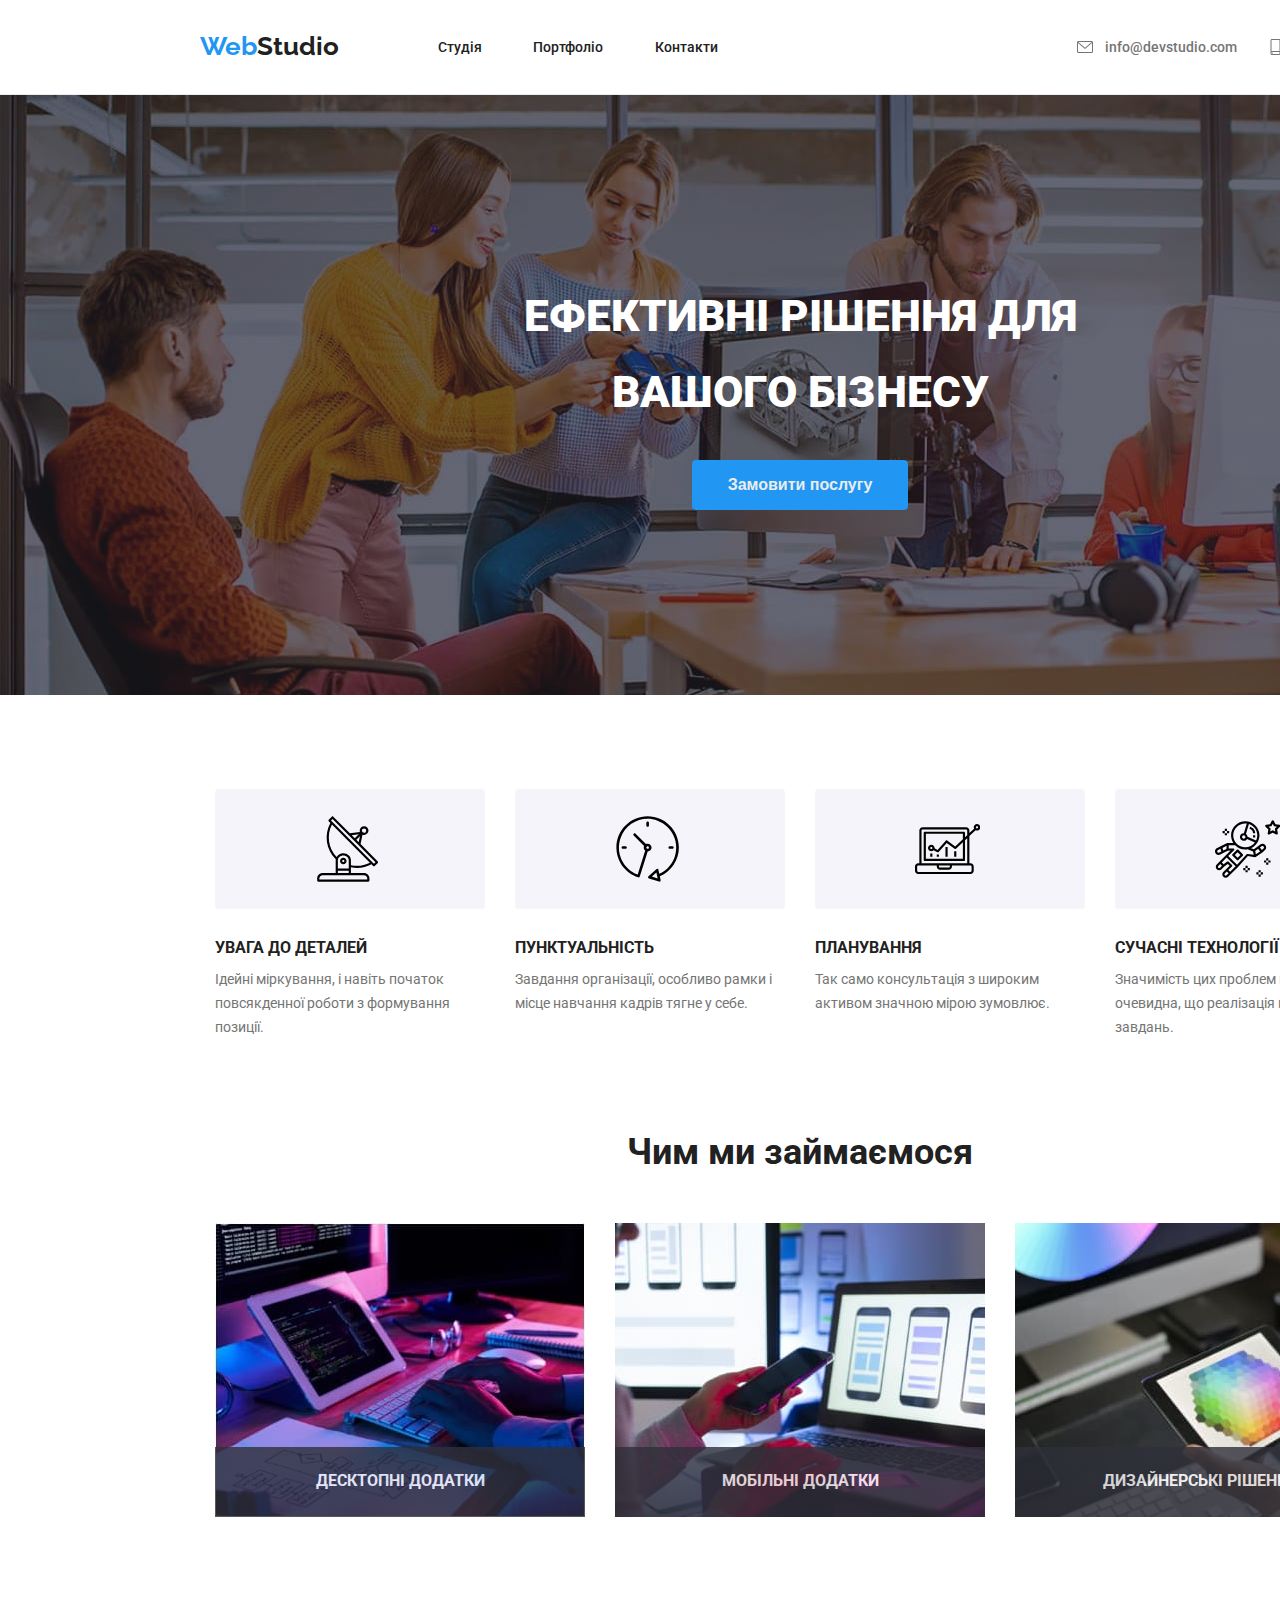
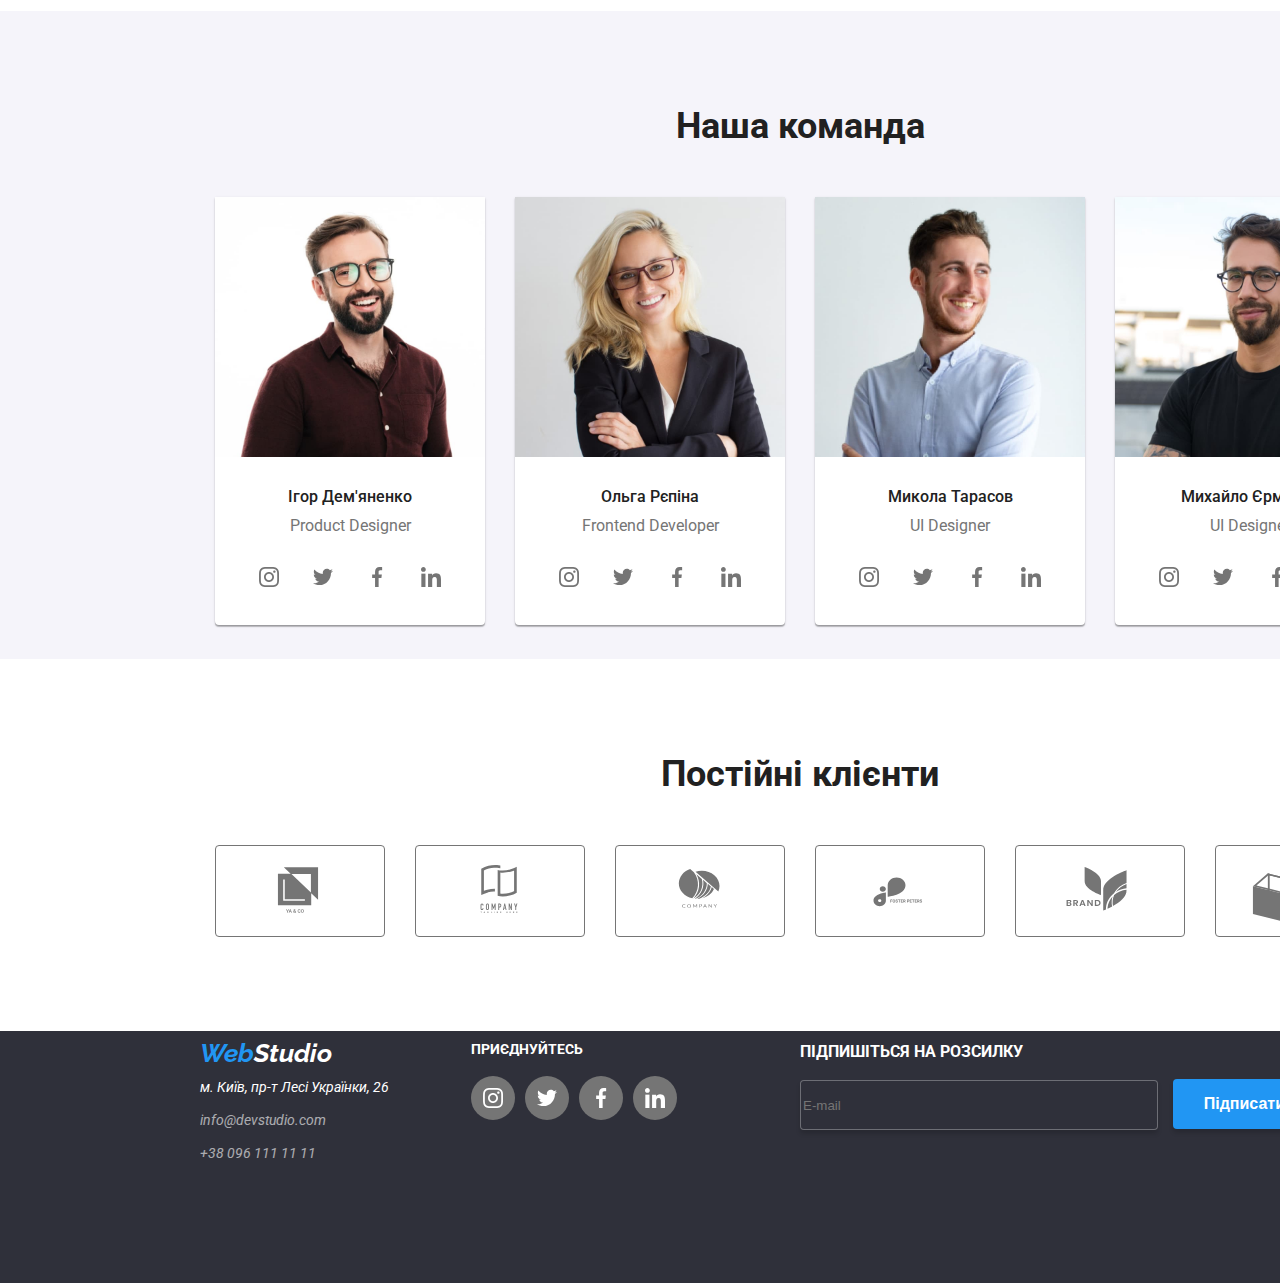
==== index.html @ 7bbb58f6 "J" ====
<!DOCTYPE html>
<html lang="ua">
  <head>
    <meta charset="UTF-8" />
    <meta name="viewport" content="width=device-width, initial-scale=1.0" />
    <title>Наша студія MoGo</title>
    <link rel="preconnect" href="https://fonts.googleapis.com" />
    <link rel="preconnect" href="https://fonts.gstatic.com" crossorigin />
    <link
      href="https://fonts.googleapis.com/css2?family=Raleway:ital,wght@0,100..900;1,100..900&family=Roboto&display=swap"
      rel="stylesheet"
    />
    <link rel="stylesheet" href="./css/style.css" />
    <link rel="stylesheet" href="./css/normalize.css" />
  </head>
  <body>
    <header class="header">
      <div class="container header-flex">
        <h2 class="visually-hidden"></h2>
        <a class="header-logo" href="./index.html"
          ><p lang="en">
            <span class="logo-start">Web</span
            ><span class="logo-end">Studio</span>
          </p></a
        >
        <nav class="header-nav">
          <ul class="header-list">
            <li class="header-item">
              <a class="header-link header-hover-item header-first-link" href="./index.html">Студія</a>
            </li>
            <li class="header-item">
              <a class="header-link header-hover-item" href="./portfolio.html">Портфоліо</a>
            </li>
            <li class="header-item">
              <a class="header-link header-hover-item" href="#">Контакти</a>
            </li>
          </ul>
        </nav>
        <ul class="header-contact">
          <li class="header-contact-item">
            <svg class="header-contact-email-img header-contact-img" width="20px" height="16px">
              <use href="./img/sprite.svg#envelope"></use>
            </svg>
            <a class="header-contact-mail header-contact-link header-hover-item" href="mailto:info@devstudio.com"
              >info@devstudio.com</a
            >
          </li>
          <li class="header-contact-item">
            <svg class="header-contact-smartphone-img header-contact-img" width="17px" height="16px">
              <use href="./img/sprite.svg#smartphone"></use>
            </svg>
            <a class="header-contact-number header-contact-link header-hover-item" href="tel:+380961111111"
              >+38 096 111 11 11</a
            >
          </li>
        </ul>
      </div>
    </header>
    <main class="main">
      <section class="hero">
        <div class="container hero-flex">
          <h1 class="hero-title">ЕФЕКТИВНІ РІШЕННЯ ДЛЯ ВАШОГО БІЗНЕСУ</h1>
          <button class="hero-button btn-open" type="button" data-modal-open>Замовити послугу</button>
        </div>
      </section>
      <section class="information">
        <div class="container information-flex">
          <h2 class="visually-hidden"></h2>
          <ul class="information-list">
            <li class="information-item">
              <div class="information-img-background">
                <svg class="information-img">
                  <use href="./img/sprite.svg#antenna"></use>
                </svg>
              </div>
              <h3 class="information-name">УВАГА ДО ДЕТАЛЕЙ</h3>
              <p class="information-main">
                Ідейні міркування, і навіть початок повсякденної роботи з
                формування позиції.
              </p>
            </li>
            <li class="information-item">
              <div class="information-img-background">
                <svg class="information-img">
                  <use href="./img/sprite.svg#clock"></use>
                </svg>
              </div>
              <h3 class="information-name">ПУНКТУАЛЬНІСТЬ</h3>
              <p class="information-main">
                Завдання організації, особливо рамки і місце навчання кадрів
                тягне у себе.
              </p>
            </li>
            <li class="information-item">
              <div class="information-img-background">
                <svg class="information-img">
                  <use href="./img/sprite.svg#diagram"></use>
                </svg>
              </div>
              <h3 class="information-name">ПЛАНУВАННЯ</h3>
              <p class="information-main">
                Так само консультація з широким активом значною мірою зумовлює.
              </p>
            </li>
            <li class="information-item">
              <div class="information-img-background">
                <svg class="information-img">
                  <use href="./img/sprite.svg#astronaut"></use>
                </svg>
              </div>
              <h3 class="information-name">СУЧАСНІ ТЕХНОЛОГІЇ</h3>
              <p class="information-main">
                Значимість цих проблем настільки очевидна, що реалізація
                планових завдань.
              </p>
            </li>
          </ul>
        </div>
      </section>
      <section class="work">
        <div class="container work-flex">
          <h2 class="work-name">Чим ми займаємося</h2>
          <ul class="work-list">
            <li class="work-item">
              <div class="work-img-div">
                <img
                class="work-img"
                src="./img/programming.jpg"
                alt="Програмування"
                width="370"
                height="294"
                />
                <h3 class="work-img-h3">
                  ДЕСКТОПНІ ДОДАТКИ
                </h3>
            </img>
            </li>
            <li class="work-item">
              <div class="work-img-div">
                <img
                class="work-img"
                src="./img/creatings-saits.jpg"
                alt="Створення сайтів"
                width="370"
                height="294"
                />
                <h3 class="work-img-h3">
                  МОБІЛЬНІ ДОДАТКИ
                </h3>
              </div>
              </img>
            </li>
            <li class="work-item">
              <div class="work-img-div">
                <img
                class="work-img"
                src="./img/desing.jpg"
                alt="Створення дизайну"
                width="370"
                height="294"
                />
                <h3 class="work-img-h3">
                  ДИЗАЙНЕРСЬКІ РІШЕННЯ
                </h3>
              </div>
              </img>
            </li>
          </ul>
        </div>
      </section>
      <section class="team">
        <div class="container team-flex">
          <h2 class="team-name">Наша команда</h2>
          <ul class="team-list">
            <li class="team-item">
              <figure class="team-figure">
                <img
                  class="team-img"
                  src="./img/product-designer.jpg  "
                  alt="Ігор Дем'яненко Product Designer"
                  width="270"
                  height="260"
                />
                <figcaption class="team-caption">
                  Ігор Дем'яненко
                  <p class="team-job" lang="en">Product Designer</p>
                </figcaption>
              </figure>
              <ul class="team-social-media-list">
                <li class="team-social-media-item">
                  <a class="information-social-media-link" href="https://www.instagram.com" target="_blank" rel="noopener noreferrer">
                    <svg class="team-social-media-svg">
                      <use href="./img/sprite.svg#instagram" class="team-social-media-link"></use>
                    </svg>
                  </a>
                </li>
                <li class="team-social-media-item">
                  <a class="information-social-media-link" href="https://x.com/?lang=ru" target="_blank" rel="noopener noreferrer">
                    <svg class="team-social-media-svg">
                      <use href="./img/sprite.svg#twitter" class="team-social-media-use"></use>
                    </svg>
                  </a>
                </li>
                <li class="team-social-media-item">
                  <a class="information-social-media-link" href="https://uk-ua.facebook.com" target="_blank" rel="noopener noreferrer">
                    <svg class="team-social-media-svg">
                      <use href="./img/sprite.svg#facebook" class="team-social-media-use"></use>
                    </svg>
                  </a>
                </li>
                <li class="team-social-media-item">
                  <a class="information-social-media-link" href="https://ua.linkedin.com" target="_blank" rel="noopener noreferrer">
                    <svg class="team-social-media-svg">
                      <use href="./img/sprite.svg#linkedin" class="team-social-media-use"></use>
                    </svg>
                  </a>
                </li>
              </ul>
            </li>
            <li class="team-item">
              <figure class="team-figure">
                <img
                  class="team-img"
                  src="./img/frontend-developer.jpg"
                  alt="Ольга Рєпіна Frontend Developer"
                  width="270"
                  height="260"
                />
                <figcaption class="team-caption">
                  Ольга Рєпіна
                  <p class="team-job" lang="en">Frontend Developer</p>
                </figcaption>
              </figure>
              <ul class="team-social-media-list">
                <li class="team-social-media-item">
                  <a class="information-social-media-link" href="https://www.instagram.com" target="_blank" rel="noopener noreferrer">
                    <svg class="team-social-media-svg">
                      <use href="./img/sprite.svg#instagram" class="team-social-media-link"></use>
                    </svg>
                  </a>
                </li>
                <li class="team-social-media-item">
                  <a class="information-social-media-link" href="https://x.com/?lang=ru" target="_blank" rel="noopener noreferrer">
                    <svg class="team-social-media-svg">
                      <use href="./img/sprite.svg#twitter" class="team-social-media-use"></use>
                    </svg>
                  </a>
                </li class="team-social-media-item">
                <li class="team-social-media-item">
                  <a class="information-social-media-link" href="https://uk-ua.facebook.com" target="_blank" rel="noopener noreferrer">
                    <svg class="team-social-media-svg">
                      <use href="./img/sprite.svg#facebook" class="team-social-media-use"></use>
                    </svg>
                  </a>
                </li>
                <li class="team-social-media-item">
                  <a class="information-social-media-link" href="https://ua.linkedin.com" target="_blank" rel="noopener noreferrer">
                    <svg class="team-social-media-svg">
                      <use href="./img/sprite.svg#linkedin" class="team-social-media-use"></use>
                    </svg>
                  </a>
                </li>
              </ul>
            </li>
            <li class="team-item">
              <figure class="team-figure">
                <img
                  class="team-img"
                  src="./img/marketing.jpg"
                  alt="Микола Тарасов Marketing"
                  width="270"
                  height="260"
                />
                <figcaption class="team-caption">
                  Микола Тарасов
                  <p class="team-job" lang="en">UI Designer</p>
                </figcaption>
              </figure>
              <ul class="team-social-media-list">
                <li class="team-social-media-item">
                  <a class="information-social-media-link" href="https://www.instagram.com" target="_blank" rel="noopener noreferrer">
                    <svg class="team-social-media-svg">
                      <use href="./img/sprite.svg#instagram" class="team-social-media-link"></use>
                    </svg>
                  </a>
                </li>
                <li class="team-social-media-item">
                  <a class="information-social-media-link" href="https://x.com/?lang=ru" target="_blank" rel="noopener noreferrer">
                    <svg class="team-social-media-svg">
                      <use href="./img/sprite.svg#twitter" class="team-social-media-use"></use>
                    </svg>
                  </a>
                </li>
                <li class="team-social-media-item">
                  <a class="information-social-media-link" href="https://uk-ua.facebook.com" target="_blank" rel="noopener noreferrer">
                    <svg class="team-social-media-svg">
                      <use href="./img/sprite.svg#facebook" class="team-social-media-use"></use>
                    </svg>
                  </a>
                </li>
                <li class="team-social-media-item">
                  <a class="information-social-media-link" href="https://ua.linkedin.com" target="_blank" rel="noopener noreferrer">
                    <svg class="team-social-media-svg">
                      <use href="./img/sprite.svg#linkedin" class="team-social-media-use"></use>
                    </svg>
                  </a>
                </li>
              </ul>
            </li>
            <li class="team-item">
              <figure class="team-figure">
                <img
                  class="team-img"
                  src="./img/ui-designer.jpg"
                  alt="Михайло Єрмаков UI Designer"
                  width="270"
                  height="260"
                />
                <figcaption class="team-caption">
                  Михайло Єрмаков
                  <p class="team-job" lang="en">UI Designer</p>
                </figcaption>
              </figure>
              <ul class="team-social-media-list">
                <li class="team-social-media-item">
                  <a class="information-social-media-link" href="https://www.instagram.com" target="_blank" rel="noopener noreferrer">
                    <svg class="team-social-media-svg">
                      <use href="./img/sprite.svg#instagram" class="team-social-media-link"></use>
                    </svg>
                  </a>
                </li>
                <li class="team-social-media-item">
                  <a class="information-social-media-link" href="https://x.com/?lang=ru" target="_blank" rel="noopener noreferrer">
                    <svg class="team-social-media-svg">
                      <use href="./img/sprite.svg#twitter" class="team-social-media-use"></use>
                    </svg>
                  </a>
                </li>
                <li class="team-social-media-item">
                  <a class="information-social-media-link" href="https://uk-ua.facebook.com" target="_blank" rel="noopener noreferrer">
                    <svg class="team-social-media-svg">
                      <use href="./img/sprite.svg#facebook" class="team-social-media-use"></use>
                    </svg>
                  </a>
                </li>
                <li class="team-social-media-item">
                  <a class="information-social-media-link" href="https://ua.linkedin.com" target="_blank" rel="noopener noreferrer">
                    <svg class="team-social-media-svg">
                      <use href="./img/sprite.svg#linkedin" class="team-social-media-use"></use>
                    </svg>
                  </a>
                </li>
              </ul>
            </li>
          </ul>
        </div>
      </section>
      <section class="customers">
        <div class="container">
          <h2 class="customers-name">
            Постійні клієнти
          </h2>
          <ul class="customers-list">
            <li class="customers-item">
              <a href="#" class="custumers-link">
                <svg class="customers-svg customers-first-svg">
                  <use class="customers-use" href="./img/sprite.svg#group-1"></use>
                </svg>
              </a>
            </li>
            <li class="customers-item">
              <a href="#" class="custumers-link">
                <svg class="customers-svg customers-second-child">
                  <use class="customers-use" href="./img/sprite.svg#group-2"></use>
                </svg>
              </a>
            </li>
            <li class="customers-item">
              <a href="#" class="custumers-link">
                <svg class="customers-svg customers-third-child">
                  <use class="customers-use" href="./img/sprite.svg#group-3"></use>
                </svg>
              </a>
            </li>
            <li class="customers-item">
              <a href="#" class="custumers-link">
                <svg class="customers-svg customers-fourth-child">
                  <use class="customers-use" href="./img/sprite.svg#group-4"></use>
                </svg>
              </a>
            </li>
            <li class="customers-item">
              <a href="#" class="custumers-link">
                <svg class="customers-svg customers-fifth-child">
                  <use class="customers-use" href="./img/sprite.svg#group-5"></use>
                </svg>
              </a>
            </li>
            <li class="customers-item">
              <a href="#" class="custumers-link">
                <svg class="customers-svg customers-sixth-child">
                  <use class="customers-use" href="./img/sprite.svg#group-6"></use>
                </svg>
              </a>
            </li>
          </ul>
        </div>
      </section>
    </main>
    <footer class="footer">
      <div class="container footer-flex">
        <h2 class="visually-hidden"></h2>
       <address>
        <a class="footer-logo" href="./index.html"
          ><p lang="en">
            <span class="logo-start">Web</span
            ><span class="footer-logo-end">Studio</span>
          </p></a
        >
       </address>
       <address>
        <ul class="footer-list">
          <li class="footer-item">
            <p class="footer-addres">м. Київ, пр-т Лесі Українки, 26</p>
          </li>
          <li class="footer-item">
            <a class="footer-contact" href="mailto:info@devstudio.com"
              >info@devstudio.com</a
            >
          </li>
          <li class="footer-item">
            <a class="footer-contact" href="tel:+380961111111"
              >+38 096 111 11 11</a
            >
          </li>
        </ul>
       </address>
       <div class="footer-social-wrapp">
        <h3 class="footer-social-media-name">
          ПРИЄДНУЙТЕСЬ
        </h3>
        <ul class="footer-social-media-list">
          <li class="footer-social-media-item">
            <a class="footer-social-media-link" href="https://www.instagram.com" target="_blank" rel="noopener noreferrer">
              <svg class="footer-social-media-svg">
                  <use href="./img/sprite.svg#instagram" class="footer-social-media-link"></use>
              </svg>
            </a>
          </li>
          <li class="footer-social-media-item">
            <a class="footer-social-media-link" href="https://x.com/?lang=ru" target="_blank" rel="noopener noreferrer">
              <svg class="footer-social-media-svg">
                <use href="./img/sprite.svg#twitter" class="footer-social-media-use"></use>
              </svg>
            </a>
          </li>
          <li class="footer-social-media-item">
            <a class="footer-social-media-link" href="https://uk-ua.facebook.com" target="_blank" rel="noopener noreferrer">
              <svg class="footer-social-media-svg">
                <use href="./img/sprite.svg#facebook" class="footer-social-media-use"></use>
              </svg>
            </a>
          </li>
          <li class="footer-social-media-item">
            <a class="footer-social-media-link" href="https://ua.linkedin.com" target="_blank" rel="noopener noreferrer">
              <svg class="footer-social-media-svg">
                  <use href="./img/sprite.svg#linkedin" class="footer-social-media-use"></use>
              </svg>
            </a>
          </li>
        </ul>
       </div>
       <div class="subscribe">
        <h3 class="subscribe-text">
          ПІДПИШІТЬСЯ НА РОЗСИЛКУ
        </h3>
        <form class="subscribe-form">
          <label class="subscribe-label">
            <input 
              class="subscribe-input" 
              type="email" 
              placeholder="E-mail"
              required 
              minlength="4" 
              maxlength="10"
              title="Адрес електронної почти введений некоректно! Приклад:example@mail.com">
          </label>
          <button class="subscribe-btn">
            Підписатися
          </button>
          <svg class="subscribe-svg">
            <use class="subscribe-use" href="./img/sprite.svg#paper-plane"></use>
          </svg>
        </form>
       </div>
      </div>
    </footer>
    <!-- modal -->
    <div class="backdrop is-hidden" data-modal>
    <div class="modal">
     <button class="btn" data-modal-close>
      <svg class="modal-close-btn-svg">
          <use class="modal-close-btn-use" href="./img/sprite.svg#cross"></use>
      </svg>
     </button>
    <h2 class="modal-name">
      Залиште свої дані, ми вам передзвонимо
    </h2>
    <form class="modal-form">
      <label class="modal-label">
        <span class="modal-span">
          Ім'я
        </span>
        <svg class="modal-svg" width="12px" height="12px">
          <use class="modal-use" href="./img/sprite.svg#human"></use>
        </svg>
        <input 
        class="modal-input modal-input-name"
        type="text" 
        required 
        minlength="6" 
        maxlength="20" 
        pattern="^[a-zA-Z]+\s[a-zA-Z]+$"
        title="Користувач повинен мати ім'я, прізвище розділене пробілом та написане англійською мовою">
      </label>
      <label class="modal-label">
        <span class="modal-span">
          Телефон
        </span>
        <svg class="modal-svg" width="13px" height="13px">
          <use class="modal-use" href="./img/sprite.svg#phone"></use>
        </svg>
        <input 
        class="modal-input modal-input-phone" 
        type="tel" 
        required 
        minlength="13"
        maxlength="13"
        title="Номер телефону введений некоректно! Приклад:+380000000000">
      </label>
      <label class="modal-label">
        <span class="modal-span">
          Пошта
        </span>
        <svg class="modal-svg" width="15px" height="12px"> 
          <use class="modal-use" href="./img/sprite.svg#mail"></use>
        </svg>
        <input 
        class="modal-input modal-input-mail" 
        type="email" 
        required 
        minlength="4" 
        maxlength="10"
        title="Адрес електронної почти введений некоректно! Приклад:example@mail.com">
      </label>
      <label class="modal-label modal-label-comment">
        <span class="modal-span">
          Коментар
        </span>
        <input 
        class="modal-input modal-input-comment" 
        type="text" 
        maxlength="500"
        placeholder="Введіть текст">
      </label>
      <label class="modal-label-checkbox">
        <input 
        class="modal-input-checkbox" 
        type="checkbox" 
        required>
        <span class="modal-span">Погоджуюся з розсилкою та приймаю <a class="modal-span-link" href="#">Умови договору</a></span>
      </label>
      <button class="modal-btn">
        Відправити
      </button>
    </form>
  </div>
</div>
    <!-- js -->
    <script src="./js/modal.js"></script>
  </body>
</html>
---- css/style.css ----
:root {
  --logo-color: #2196f3;
  --third-text-color: #757575;
  --second-text-color: #ececec;
  --main-text-color: #212121;
  --team-background-color: #f5f4fa;
  --second-background-color: #2f303a;
  --main-background-color: #ffffff;
  --hero-overlay: #2F303A66;
}

.container {
  width: 1230px;
  height: 100%;
  padding-left: 15px;
  padding-right: 15px;
  margin-left: auto;
  margin-right: auto;
  /* outline: red solid 1px; */
}

body {
  color: var(--main-text-color);
  font-family: "Roboto", sans-serif;
  font-size: 14px;
  font-weight: 400;
  line-height: calc(24 / 14);
  width: 1600px;
  margin: 0 auto;
}

/* HEADER */

.header {
  background-color: var(--main-background-color);
  border-bottom: 1px solid var(--second-text-color);
}

.header-portfolio {
  margin-bottom: 94px;
}

.header-flex {
  display: flex;
  align-items: center;
}

.header-logo,
.footer-logo {
  font-family: "Raleway", sans-serif;
  font-size: 26px;
  font-weight: 700;
  line-height: (calc(31 / 26));
}

.logo-start {
  color: var(--logo-color);
}

.logo-end {
  color: var(--main-text-color);
}

.footer-logo-end {
  color: var(--main-background-color);
}

.header-logo {
  margin-top: 24px;
  margin-bottom: 25px;
  margin-right: 93px;
  width: 145px;
}

.header-nav {
  line-height: (calc(16 / 14));
  font-weight: 500;
}

.header-list {
  display: flex;
}

.header-item:not(:last-child) {
  width: 44px;
  margin-right: 51px;
}

.header-item:nth-child(2) {
  width: 72px;
  margin-right: 50px;
}

.header-item:nth-child(3) {
  width: 64px;
}

.header-hover-item:is(:focus, :hover){
  color: var(--logo-color);
}

.header-link {
  color: var(--main-text-color);
}

.header-first-link,
.header-second-link {
  line-height: (calc(16 / 14));
}

.header-contact {
  font-weight: 500;
  line-height: (calc(16 / 14));
  display: flex;
  flex-wrap: wrap;
  margin-left: auto;
}

.header-contact-item {
  display: flex;
  align-items: center;
  cursor: pointer;
}

.header-contact-item:is(:hover, :focus)
.header-contact-link {
  color: var(--logo-color);
}

.header-contact-item:is(:hover, :focus) 
.header-contact-img {
  fill: var(--logo-color);
}

.header-contact-img {
  fill: var(--third-text-color);
}

.header-contact-email-img {
  margin-right: 10px;
}

.header-contact-mail {
  color: var(--third-text-color);
  margin-right: 30px;
}

.header-contact-number {
  color: var(--third-text-color);
}

/* MAIN AND OTHER */

/* H2 */

.visually-hidden {
  position: absolute;
  width: 1px;
  height: 1px;
  margin: -1px;
  border: 0;
  padding: 0;
  clip: rect(0 0 0 0);
  overflow: hidden;
}

/* PORTFOLIO */

.main-portfolio {
  margin-bottom: 94px;
}

/* BACKDROP */

.backdrop {
  position: fixed;
  top: 0;
  left: 0;
  width: 100%;
  height: 100%;
  background-color: rgba(0, 0, 0, 0.5);
  opacity: 1;
}

.backdrop.is-hidden {
  opacity: 0;
  pointer-events: none;
}

.no-scroll {
  overflow: hidden;
}

.modal {
  position: absolute;
  top: 50%;
  left: 50%;
  width: 528px;
  height: 581px;
  padding: 15px;
  transform: translate(-50%, -50%);
  border-radius: 4px; 
box-shadow: 0px 2px 1px 0px rgba(0, 0, 0, 0.2),0px 1px 1px 0px rgba(0, 0, 0, 0.14),0px 1px 3px 0px rgba(0, 0, 0, 0.12);
background: rgb(255, 255, 255);
}

.btn {
  position: relative;
  left: 475px;
  top: -7px;

  width: 30px;
  height: 30px;
  background: rgb(255, 255, 255);
border: 1px solid rgba(0, 0, 0, 0.1);
border-radius: 50%;
}

.btn:is(:hover, :focus) {
  fill: var(--logo-color);
}

.modal-close-btn-svg {
  width: 13px;
  height: 13px;
}

.modal-name {
  position: relative;
  top: 2px;

font-size: 20px;
font-weight: 700;
line-height: calc(23 / 20);
letter-spacing: 3%;

text-align: center;

margin-bottom: 11px;
}

.modal-form {
  display: flex;
  flex-direction: column;
}

.modal-label {
  display: flex;
  flex-direction: column;
  margin: 0 auto;
  margin-bottom: 10px;
  position: relative;
}

.modal-input {
  width: 448px;
  min-height: 40px;

  box-sizing: border-box;
border: 1px solid rgba(33, 33, 33, 0.2);
 border-radius: 4px; 
}

.modal-input:is(:hover, :focus) {
  border-color: var(--logo-color);
}

.modal-input:is(:hover, :focus) .modal-svg {
  fill: var(--logo-color);
}

.modal-input-comment {
  height: 120px;
}

.modal-comment {
  margin-bottom: 20px;
}

.modal-label-checkbox {
  margin: 0 auto;
  margin-bottom: 30px;
}

.modal-input-checkbox {
  background: var(--main-text-color);
}

.modal-span:not(:last-child) {
  color: var(--third-text-color);

font-size: 12px;
line-height: 14px;
letter-spacing: 1%;

  margin-bottom: 4px;
}

.modal-span:last-child {
  color: var(--third-text-color);
letter-spacing: 3%;
}

.modal-span-link {
  color: var(--logo-color);
  text-decoration: underline;
}

.modal-svg {
  position: absolute;
  left: 89%;
  top: 54%;
}

.modal-btn {
  margin: 0 auto;

  color: var(--main-background-color);

font-size: 16px;
font-weight: 700;
line-height: calc(30 / 16);
letter-spacing: 6%;

width: 200px;
height: 50px;

border-radius: 4px; 
box-shadow: 0px 4px 4px 0px rgba(0, 0, 0, 0.15);
background: var(--logo-color);
}

/* HERO */

.hero {
  margin: 0 auto;
  height: 600px;
  text-align: center;
  background-color: var(--second-background-color);
  background-image: linear-gradient(to right, var(--hero-overlay), var(--hero-overlay)), url(../img/hero-background.jpg);
  background-repeat: no-repeat;
  margin-bottom: 94px;
}

.hero-flex {
  display: flex;
  align-items: center;
  flex-direction: column;
  /* height: 100%; */
  justify-content: center;
}

.hero-title {
  font-size: 44px;
  font-weight: 900;
  line-height: (calc(60 / 44));
  width: 696px;
  color: var(--main-background-color);
  /* margin: auto 40px; */
}

.hero-button {
  color: var(--second-text-color);
  font-size: 16px;
  font-weight: 700;
  line-height: calc(30 / 16);
  width: 216px;
  height: 50px;
  border-radius: 4px;
  cursor: pointer;
  background: var(--logo-color);
  border: none;
  margin-top: 30px;
}

/* INFORMATION */

.information {
  height: 248px;
  margin-bottom: 94px;
}

.information-name {
  font-weight: 700;
  line-height: calc(16 / 14);
  margin-bottom: 10px;
}

.information-list {
  display: flex;
  margin-left: auto;
  margin-right: auto;
  margin-bottom: 94px;
  justify-content: center;
  gap: 30px;
}

.information-item {
  width: 270px;
}

.information-img-background {
width: 270px;
height: 120px;

  background-color: var(--team-background-color);

  margin-bottom: 30px;

  border-radius: 4px;
}

.information-img {
  position: relative;
  left: 100px;
  top: 25px;

  width: 65.32px;
  height: 70px;

  background-color: var(--team-background-color);
}

.information-main {
  color: var(--third-text-color);
}

/* WORK */

.work {
  margin-bottom: 94px;
}
.work-name,
.team-name {
  font-size: 36px;
  font-weight: 700;
  line-height: calc(42 / 36);
  text-align: center;
}

.work-name {
  margin-left: auto;
  margin-right: auto;
  margin-bottom: 50px;
}

.work-list {
  display: flex;
  justify-content: center;
}

.work-img-div {
position: relative;
}


.work-img-h3 {
  display: flex;
  align-items: center;
  justify-content: center;
  
  position: absolute;
  bottom: 0;

  margin-top: 27px;

  color: var(--main-background-color);
font-weight: 700;
line-height: calc(16 / 14);
letter-spacing: 3%;

width: 100%;
height: 70px;

background: var(--second-background-color);
opacity: 80%;
}

.work-item:not(:last-child) {
  margin-right: 30px;
}

/* TEAM */

.team {
  background-color: var(--team-background-color);
  height: 648px;
  margin: 0 auto;
  text-align: center;
}

.team-name {
  display: inline-block;
  margin-top: 94px;
  margin-bottom: 50px;
  margin-left: auto;
  margin-right: auto;
}

.team-list {
  display: flex;
  margin-left: auto;
  margin-right: auto;
  justify-content: center;
}

.team-item {
  width: 270px;
  height: 428px;
  border-radius: 0px 0px 4px 4px; 
box-shadow: 0px 2px 1px 0px rgba(0, 0, 0, 0.2),0px 1px 1px 0px rgba(0, 0, 0, 0.14),0px 1px 3px 0px rgba(0, 0, 0, 0.12);
background: var(--main-background-color);
}

.team-item:not(:last-child) {
  margin-right: 30px;
}

.team-figure {
  text-align: center;
}

.team-caption {
  font-size: 16px;
  font-weight: 500;
  line-height: calc(19 / 16);

  margin-top: 30px;
}

.team-job {
  color: var(--third-text-color);
  font-size: 16px;
  font-weight: 400;
  line-height: calc(19 / 16);

  margin-top: 10px;
  margin-bottom: 20px;
}

.team-social-media-list {
  display: flex;
  justify-content: center;
  gap: 10px;
}

.team-social-media-item, .footer-social-media-item {
  display: flex;
  align-items: center;
  justify-content: center;
  width: 44px;
  height: 44px;
  border-radius: 50%;
}

.team-social-media-item:is(:hover, :focus), .footer-social-media-item:is(:hover, :focus) {
  background: var(--logo-color);
  cursor: pointer;
}

.team-social-media-item:is(:hover, :focus) .team-social-media-svg {
  fill: var(--main-background-color);
}

.team-social-media-link {
  width: 100%;
  height: 100%;
}

.team-social-media-svg, .footer-social-media-svg {
  display: block;
  width: 20px;
  height: 20px;
  fill: var(--third-text-color);
}

/* CUSTOMERS */

.customers {
  width: 1170px;
  height: 372px;
  margin-left: 185px;
}

.customers-name {
  padding-top: 94px;
  margin-bottom: 50px;
  color: var(--main-text-color);
font-size: 36px;
font-weight: 700;
line-height: calc(42 / 36);
text-align: center;
}

.customers-list {
  display: flex;
  justify-content: center;
  gap: 30px;
}

.customers-item {
  width: 170px;
  height: 92px;
  box-sizing: border-box;
  border: 1px solid var(--third-text-color);
  border-radius: 4px;
}

.customers-item:is(:hover, :focus) {
  cursor: pointer;
  border-color: var(--logo-color);
}

.customers-item:is(:hover, :focus) .customers-svg {
  fill: var(--logo-color);
}

.customers-link {
  display: block;
}

.customers-svg {
  position: relative;
  fill: var(--third-text-color);
  
}

.customers-first-svg {
  width: 46px;
  height: 52.7px;
  left: 35%;
  top: 20%;
}

.customers-second-child {
  width: 48px;
  height: 60px;
  left: 35%;
  top: 15%;
}

.customers-third-child {
  width: 43.46px;
  height: 41.18px;
  left: 37%;
  top: 25%;
}

.customers-fourth-child {
  width: 124.44px;
  height: 80.62px;
  left: 15%;
  top: 10%;
}

.customers-fifth-child {
  width: 77.54px;
  height: 60.43px;
  left: 25%;
  top: 15%;
}

.customers-sixth-child {
  width: 153.79px;
  height: 103.93px;
  left: 7%;
}

/* FOOTER */

.footer {
  height: 252px;
  background-color: var(--second-background-color);
  margin: 0 auto;
}

.footer-flex {
  height: 100%;
  position: relative;
}

.footer-logo {
  margin-top: 60px;
  margin-bottom: 20px;
}

.footer-item {
  margin-bottom: 9px;
  color: var(--main-background-color);
}

.footer-contact {
  color: var(--main-background-color);
  opacity: 60%;
}

.footer-item:last-child {
  margin-bottom: 60px;
}

.footer-social-media-name {
position: absolute;
left: 286px;
top: 10px;

color: var(--main-background-color);

font-size: 14px;
font-weight: 700;
line-height: calc(16 / 14);
}

.footer-social-media-list {
  display: flex;
  gap: 10px;
position: absolute;
left: 286px;
top: 45px;
}

.footer-social-media-item {
  background: var(--third-text-color);
}

.footer-social-media-svg {
  fill: var(--main-background-color);
}

.subscribe {
  position: relative;
  left: 50%;
  top: -72%;

width: 570px;
height: 86px;
}

.subscribe-text {
  color: var(--main-background-color);

font-weight: 700;
line-height: 16px;
letter-spacing: 3%;
}

.subscribe-input {
position: relative;
width: 358px;
height: 50px;
top: 20px;

  box-sizing: border-box;
border: 1px solid rgba(255, 255, 255, 0.3);
 border-radius: 4px; 
box-shadow: 0px 4px 4px 0px rgba(0, 0, 0, 0.15);
background: var(--second-background-color);
}

.subscribe-btn {
position: relative;
width: 200px;
height: 50px;
left: 12px;
top: 19.5px;

  border-radius: 4px; 
box-shadow: 0px 4px 4px 0px rgba(0, 0, 0, 0.15);
background: rgb(33, 150, 243);

color: var(--main-background-color);
font-size: 16px;
font-weight: 700;
line-height: 30px;
letter-spacing: 6%;
padding-right: 67px;
padding-left: 28px;
}

.subscribe-svg {
position: absolute;
left: 92%;
top: 54%;

width: 24px;
height: 24px;
}

/* SORTING */

.sorting-list {
  display: flex;
  flex-wrap: wrap;
  margin-bottom: 34px;
  justify-content: center;
  gap: 8px;
}

.sorting-button {
  font-size: 16px;
  font-weight: 500;
  line-height: calc(26 / 16);
  background: var(--team-background-color);
  cursor: pointer;
  border-radius: 4px;
  flex-basis: calc((100% - 4 * 8) / 5);
  padding: 6px 22px;
}

.sorting-button:nth-child(1) {
  padding: left bottom 25px;
}

.sorting-button:is(:focus, :hover) {
  color: var(--main-background-color);
  background: var(--logo-color);
  box-shadow: 0px 2px 2px 0px rgba(0, 0, 0, 0.12),0px 1px 2px 0px rgba(0, 0, 0, 0.08),0px 3px 1px 0px rgba(0, 0, 0, 0.1);
}

/* PROJECTS */

.projects {
  margin-bottom: 94px;
}

.projects-list {
  display: flex;
  flex-wrap: wrap;
  justify-content: center;
  gap: 30px;
}

.projects-item {
  flex-basis: calc((100% - 2 * 30px) / 3);
  box-sizing: border-box;
  border: 1px solid var(--second-text-color);
}

.projects-item:is(:hover, :focus) {
box-shadow: 1px 4px 6px 0px rgba(0, 0, 0, 0.16),0px 4px 4px 0px rgba(0, 0, 0, 0.06),0px 1px 1px 0px rgba(0, 0, 0, 0.12);
}

.projects-name {
  font-size: 18px;
  font-weight: 700;
  line-height: calc(36 / 18);
  color: var(--main-text-color);
}

.projects-caption {
  color: var(--third-text-color);
  font-size: 16px;
  line-height: calc(30 / 16);
}
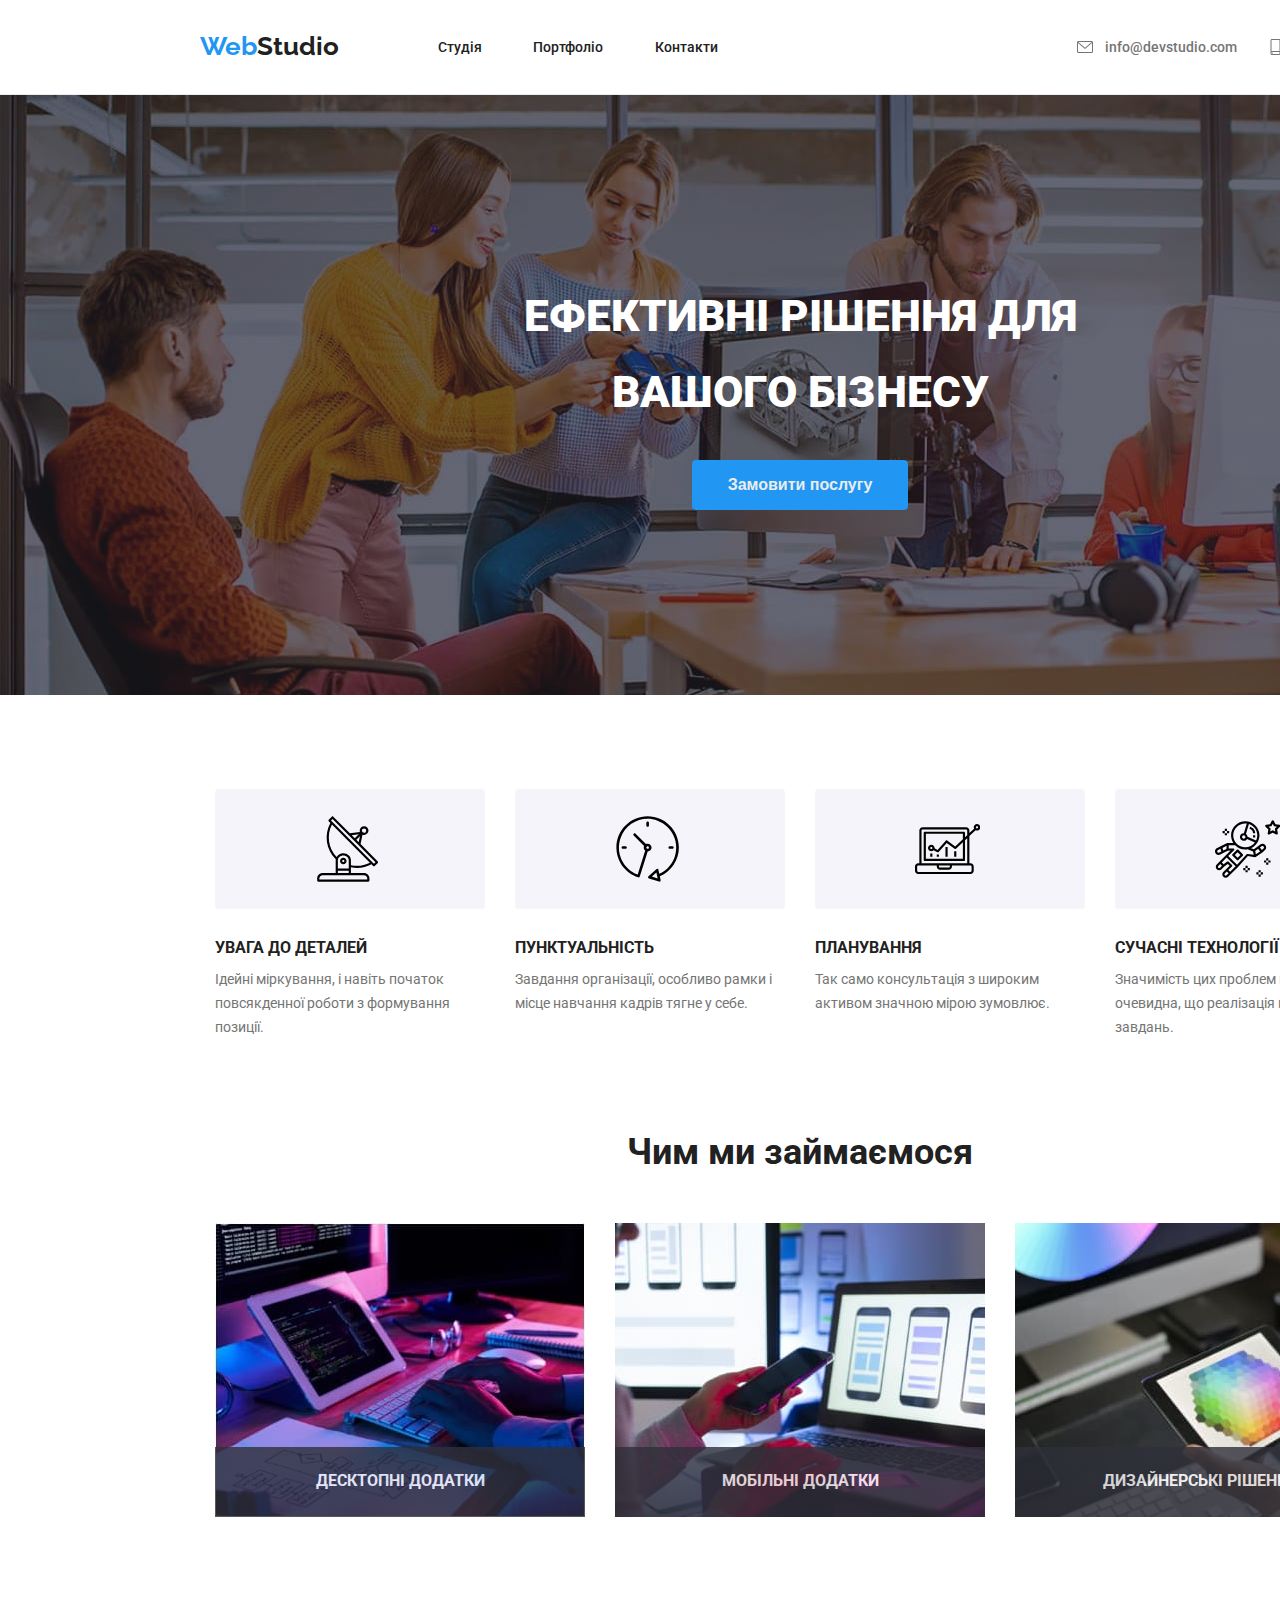
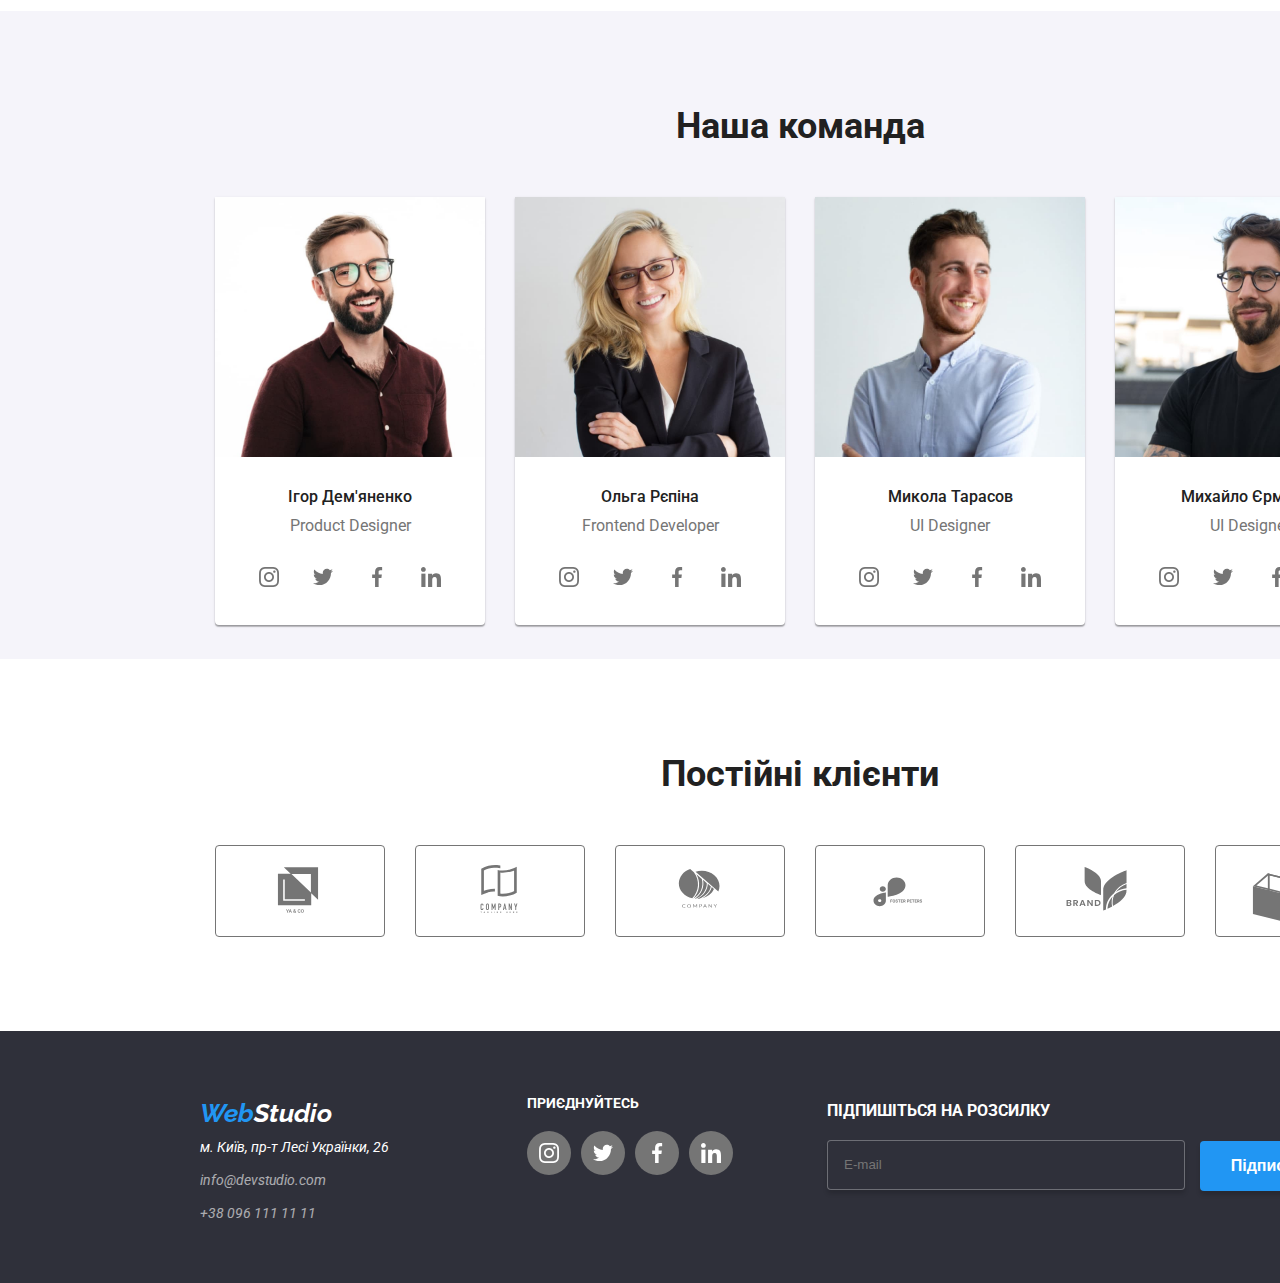
==== commit 1a3ec5af: "kl" ====
--- a/index.html
+++ b/index.html
@@ -410,7 +410,7 @@
     <footer class="footer">
       <div class="container footer-flex">
         <h2 class="visually-hidden"></h2>
-       <address>
+       <address class="footer-logo-address">
         <a class="footer-logo" href="./index.html"
           ><p lang="en">
             <span class="logo-start">Web</span
@@ -418,7 +418,7 @@
           </p></a
         >
        </address>
-       <address>
+       <address class="footer-list-address">
         <ul class="footer-list">
           <li class="footer-item">
             <p class="footer-addres">м. Київ, пр-т Лесі Українки, 26</p>
@@ -511,9 +511,6 @@
         <span class="modal-span">
           Ім'я
         </span>
-        <svg class="modal-svg" width="12px" height="12px">
-          <use class="modal-use" href="./img/sprite.svg#human"></use>
-        </svg>
         <input 
         class="modal-input modal-input-name"
         type="text" 
@@ -522,14 +519,14 @@
         maxlength="20" 
         pattern="^[a-zA-Z]+\s[a-zA-Z]+$"
         title="Користувач повинен мати ім'я, прізвище розділене пробілом та написане англійською мовою">
+        <svg class="modal-svg" width="12px" height="12px">
+          <use class="modal-use" href="./img/sprite.svg#human"></use>
+        </svg>
       </label>
       <label class="modal-label">
         <span class="modal-span">
           Телефон
         </span>
-        <svg class="modal-svg" width="13px" height="13px">
-          <use class="modal-use" href="./img/sprite.svg#phone"></use>
-        </svg>
         <input 
         class="modal-input modal-input-phone" 
         type="tel" 
@@ -537,14 +534,14 @@
         minlength="13"
         maxlength="13"
         title="Номер телефону введений некоректно! Приклад:+380000000000">
+        <svg class="modal-svg" width="13px" height="13px">
+          <use class="modal-use" href="./img/sprite.svg#phone"></use>
+        </svg>
       </label>
       <label class="modal-label">
         <span class="modal-span">
           Пошта
         </span>
-        <svg class="modal-svg" width="15px" height="12px"> 
-          <use class="modal-use" href="./img/sprite.svg#mail"></use>
-        </svg>
         <input 
         class="modal-input modal-input-mail" 
         type="email" 
@@ -552,13 +549,17 @@
         minlength="4" 
         maxlength="10"
         title="Адрес електронної почти введений некоректно! Приклад:example@mail.com">
+        <svg class="modal-svg" width="15px" height="12px"> 
+          <use class="modal-use" href="./img/sprite.svg#mail"></use>
+        </svg>
       </label>
       <label class="modal-label modal-label-comment">
         <span class="modal-span">
           Коментар
         </span>
         <input 
-        class="modal-input modal-input-comment" 
+        class="modal-input-comment" 
+        id="comment"
         type="text" 
         maxlength="500"
         placeholder="Введіть текст">
@@ -566,6 +567,7 @@
       <label class="modal-label-checkbox">
         <input 
         class="modal-input-checkbox" 
+        id="checkbox"
         type="checkbox" 
         required>
         <span class="modal-span">Погоджуюся з розсилкою та приймаю <a class="modal-span-link" href="#">Умови договору</a></span>
--- a/css/style.css
+++ b/css/style.css
@@ -14,8 +14,7 @@
   height: 100%;
   padding-left: 15px;
   padding-right: 15px;
-  margin-left: auto;
-  margin-right: auto;
+  margin: 0 auto;
   /* outline: red solid 1px; */
 }
 
@@ -259,22 +258,31 @@
   box-sizing: border-box;
 border: 1px solid rgba(33, 33, 33, 0.2);
  border-radius: 4px; 
+
+ padding-left: 42.5px;
 }
 
 .modal-input:is(:hover, :focus) {
   border-color: var(--logo-color);
 }
 
-.modal-input:is(:hover, :focus) .modal-svg {
+.modal-input:is(:hover, :focus) + .modal-svg {
   fill: var(--logo-color);
 }
 
 .modal-input-comment {
   height: 120px;
-}
-
-.modal-comment {
-  margin-bottom: 20px;
+  padding-bottom: 90px;
+    width: 448px;
+  min-height: 40px;
+
+  box-sizing: border-box;
+border: 1px solid rgba(33, 33, 33, 0.2);
+ border-radius: 4px; 
+ padding-left: 16px;
+ padding-top: 12px;
+
+ margin-bottom: 20px;
 }
 
 .modal-label-checkbox {
@@ -308,7 +316,7 @@
 
 .modal-svg {
   position: absolute;
-  left: 89%;
+  left: 14px;
   top: 54%;
 }
 
@@ -346,7 +354,7 @@
   display: flex;
   align-items: center;
   flex-direction: column;
-  /* height: 100%; */
+  height: 100%;
   justify-content: center;
 }
 
@@ -675,13 +683,16 @@
 }
 
 .footer-flex {
+  position: relative;
   height: 100%;
-  position: relative;
-}
-
-.footer-logo {
-  margin-top: 60px;
-  margin-bottom: 20px;
+}
+
+.footer-logo-address {
+  padding-top: 60px;
+}
+
+.footer-list {
+  width: 231px;
 }
 
 .footer-item {
@@ -698,24 +709,28 @@
   margin-bottom: 60px;
 }
 
+.footer-social-wrapp {
+  margin-left: 327px;
+  margin-top: -190px;
+
+  width: 206px;
+}
+
 .footer-social-media-name {
-position: absolute;
-left: 286px;
-top: 10px;
-
 color: var(--main-background-color);
 
 font-size: 14px;
 font-weight: 700;
 line-height: calc(16 / 14);
+
+width: 116px;
 }
 
 .footer-social-media-list {
   display: flex;
   gap: 10px;
-position: absolute;
-left: 286px;
-top: 45px;
+
+  margin-top: 20px;
 }
 
 .footer-social-media-item {
@@ -727,12 +742,11 @@
 }
 
 .subscribe {
-  position: relative;
-  left: 50%;
-  top: -72%;
-
-width: 570px;
+width: 574px;
 height: 86px;
+
+margin-left: 627px;
+margin-top: -72px;
 }
 
 .subscribe-text {
@@ -741,27 +755,31 @@
 font-weight: 700;
 line-height: 16px;
 letter-spacing: 3%;
+
+margin-bottom: 20px;
 }
 
 .subscribe-input {
-position: relative;
 width: 358px;
 height: 50px;
-top: 20px;
 
   box-sizing: border-box;
 border: 1px solid rgba(255, 255, 255, 0.3);
  border-radius: 4px; 
 box-shadow: 0px 4px 4px 0px rgba(0, 0, 0, 0.15);
 background: var(--second-background-color);
+
+margin-right: 12px;
+
+padding-left: 16px;
 }
 
 .subscribe-btn {
-position: relative;
+  position: relative;
+  top: 1.5px;
+
 width: 200px;
 height: 50px;
-left: 12px;
-top: 19.5px;
 
   border-radius: 4px; 
 box-shadow: 0px 4px 4px 0px rgba(0, 0, 0, 0.15);
@@ -778,8 +796,8 @@
 
 .subscribe-svg {
 position: absolute;
-left: 92%;
-top: 54%;
+left: 1163.5px;
+top: 48.5%;
 
 width: 24px;
 height: 24px;
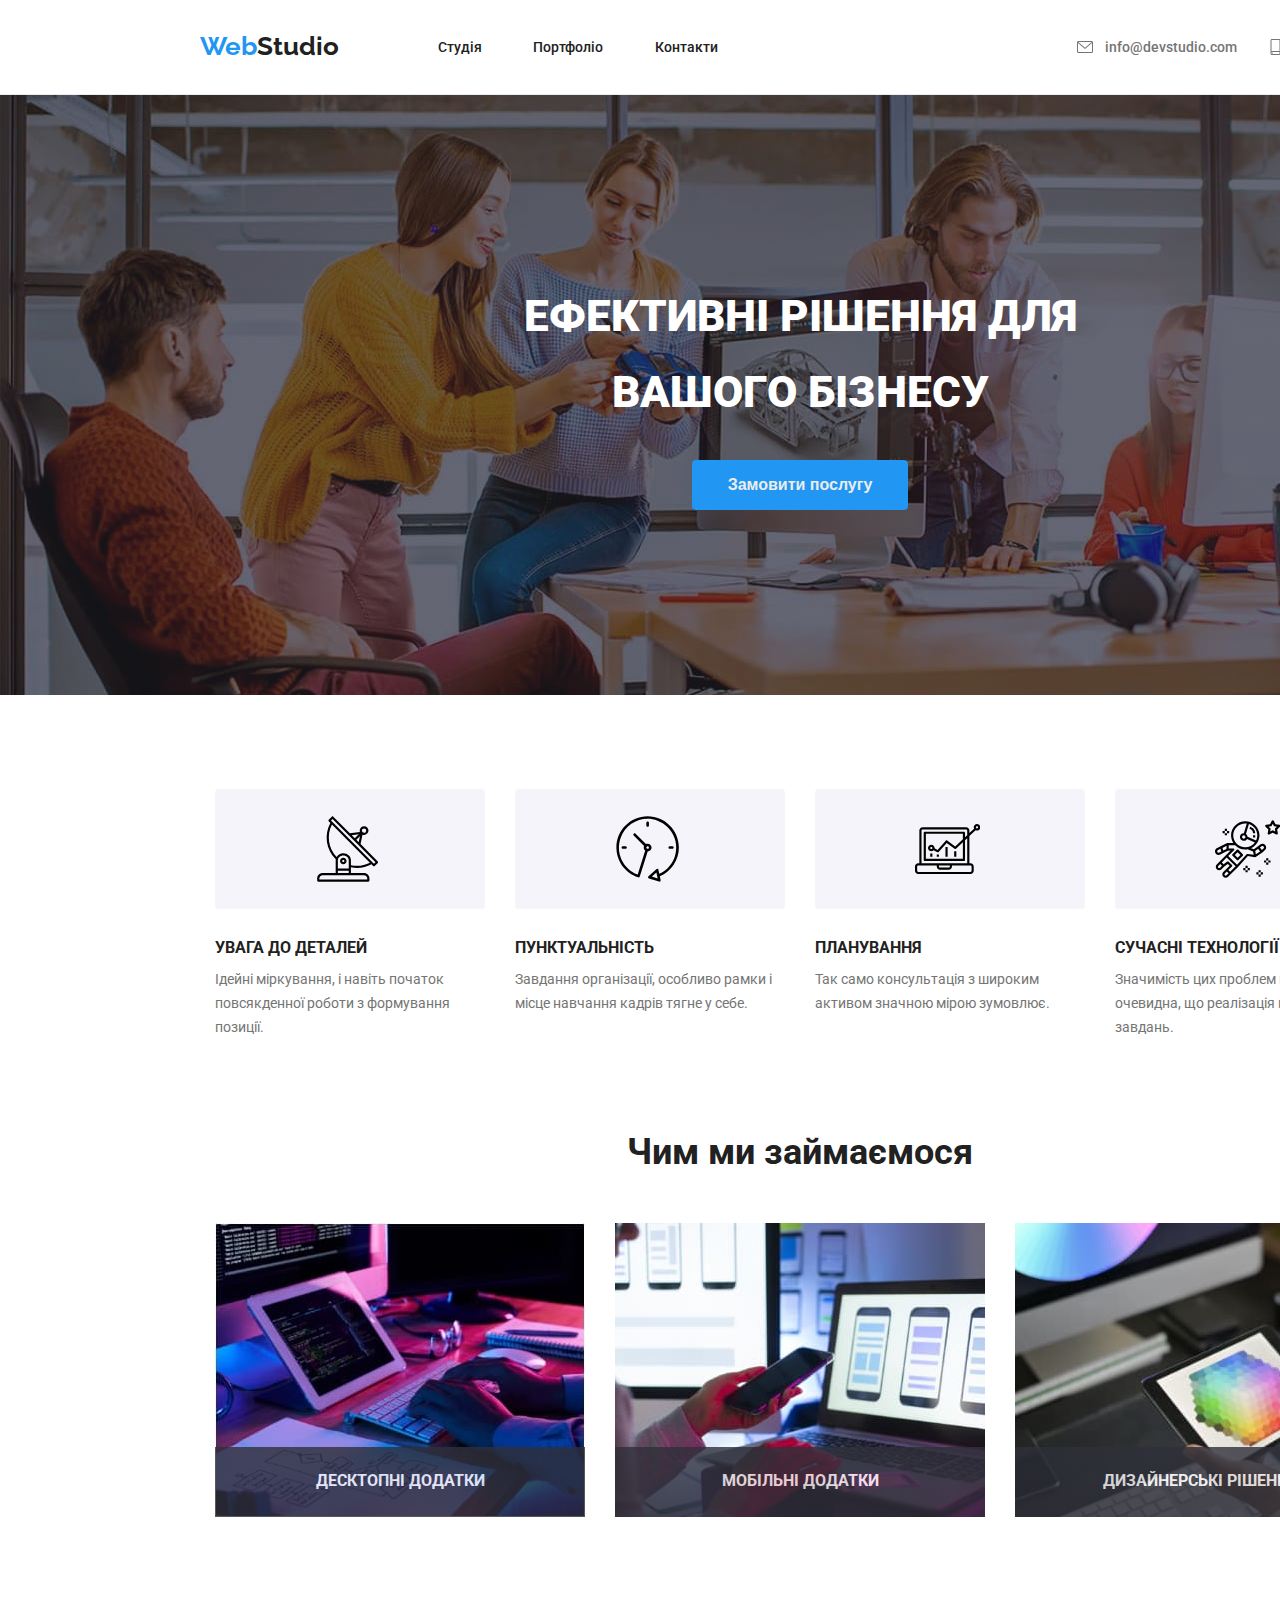
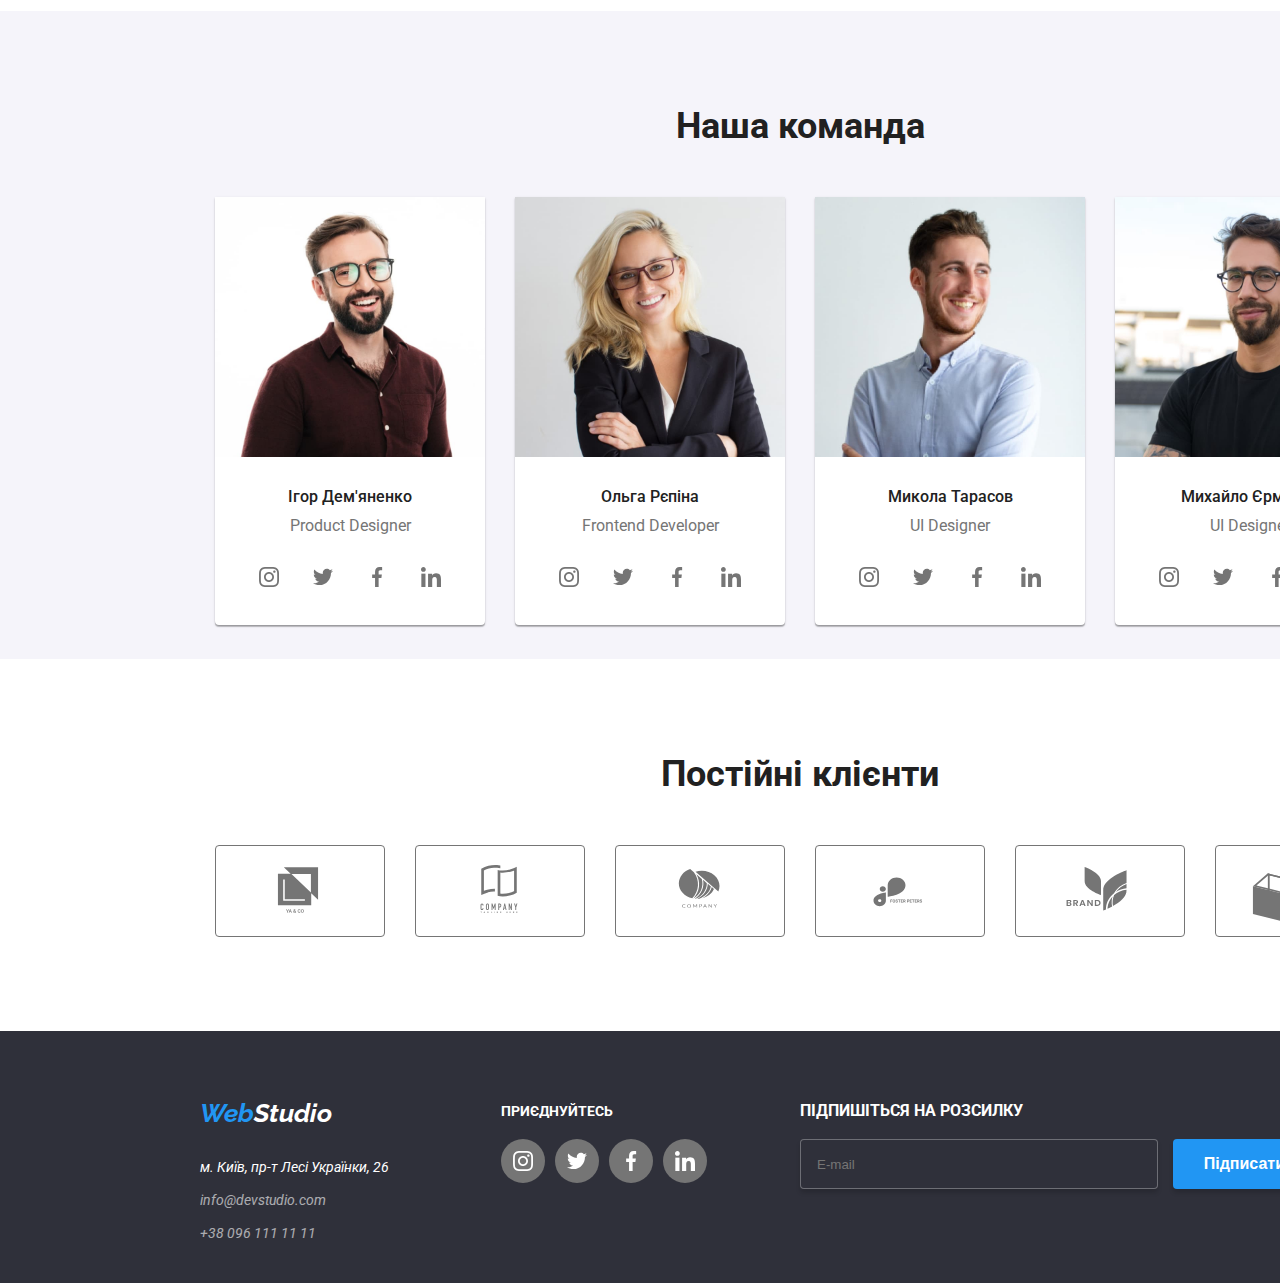
==== commit 350dce7e: "hihihihihi" ====
--- a/index.html
+++ b/index.html
@@ -410,15 +410,13 @@
     <footer class="footer">
       <div class="container footer-flex">
         <h2 class="visually-hidden"></h2>
-       <address class="footer-logo-address">
+       <address class="footer-address">
         <a class="footer-logo" href="./index.html"
           ><p lang="en">
             <span class="logo-start">Web</span
             ><span class="footer-logo-end">Studio</span>
           </p></a
         >
-       </address>
-       <address class="footer-list-address">
         <ul class="footer-list">
           <li class="footer-item">
             <p class="footer-addres">м. Київ, пр-т Лесі Українки, 26</p>
@@ -485,7 +483,7 @@
               maxlength="10"
               title="Адрес електронної почти введений некоректно! Приклад:example@mail.com">
           </label>
-          <button class="subscribe-btn">
+          <button class="subscribe-btn" type="submit">
             Підписатися
           </button>
           <svg class="subscribe-svg">
@@ -572,7 +570,7 @@
         required>
         <span class="modal-span">Погоджуюся з розсилкою та приймаю <a class="modal-span-link" href="#">Умови договору</a></span>
       </label>
-      <button class="modal-btn">
+      <button class="modal-btn" type="submit">
         Відправити
       </button>
     </form>
--- a/css/style.css
+++ b/css/style.css
@@ -50,6 +50,7 @@
   font-size: 26px;
   font-weight: 700;
   line-height: (calc(31 / 26));
+  letter-spacing: 3%;
 }
 
 .logo-start {
@@ -684,11 +685,18 @@
 
 .footer-flex {
   position: relative;
+  display: flex;
+
   height: 100%;
 }
 
-.footer-logo-address {
+.footer-address {
   padding-top: 60px;
+}
+
+.footer-logo {
+  display: block;
+  margin-bottom: 20px;
 }
 
 .footer-list {
@@ -710,10 +718,11 @@
 }
 
 .footer-social-wrapp {
-  margin-left: 327px;
-  margin-top: -190px;
+  margin-left: 70px;
+  margin-top: 72px;
 
   width: 206px;
+  height: 80px;
 }
 
 .footer-social-media-name {
@@ -723,14 +732,12 @@
 font-weight: 700;
 line-height: calc(16 / 14);
 
-width: 116px;
+margin-bottom: 20px;
 }
 
 .footer-social-media-list {
   display: flex;
   gap: 10px;
-
-  margin-top: 20px;
 }
 
 .footer-social-media-item {
@@ -745,8 +752,8 @@
 width: 574px;
 height: 86px;
 
-margin-left: 627px;
-margin-top: -72px;
+margin-left: 93px;
+margin-top: 72px;
 }
 
 .subscribe-text {
@@ -775,8 +782,6 @@
 }
 
 .subscribe-btn {
-  position: relative;
-  top: 1.5px;
 
 width: 200px;
 height: 50px;
